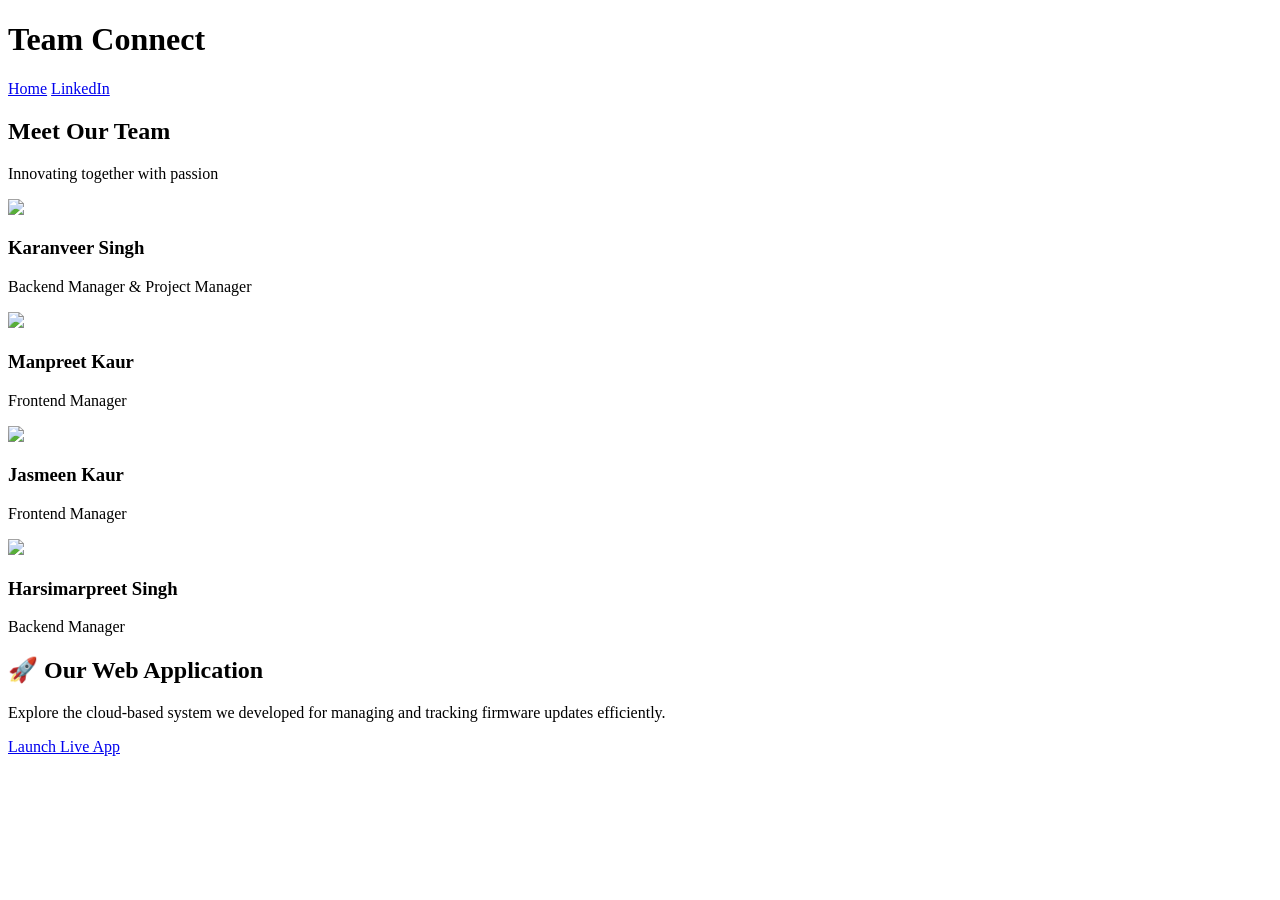
==== index.html @ 9f874aec "commit" ====
<!DOCTYPE html>
<html lang="en">
<head>
<meta charset="UTF-8">
<title>Team Connect</title>
<link rel="stylesheet" href="style.css">
</head>

<body>

<header>
<h1>Team Connect</h1>
<nav>
<a href="index.html">Home</a>
<a href="linkedin.html">LinkedIn</a>
</nav>
</header>

<section class="hero">
<h2>Meet Our Team</h2>
<p>Innovating together with passion</p>
</section>

<section class="container">
<div class="cards">

<div class="card" style="animation-delay:0.2s">
<img src="images/karanveer.jpg">
<h3>Karanveer Singh</h3>
<p class="role">Backend Manager & Project Manager</p>

</div>

<div class="card" style="animation-delay:0.4s">
<img src="images/manpreet.jpg">
<h3>Manpreet Kaur</h3>
<p class="role">Frontend Manager</p>
</div>

<div class="card" style="animation-delay:0.6s">
<img src="images/jasmeen.jpg">
<h3>Jasmeen Kaur</h3>
<p class="role">Frontend Manager</p>
</div>

<div class="card" style="animation-delay:0.8s">
<img src="images/harsimar.jpg">
<h3>Harsimarpreet Singh</h3>
<p class="role">Backend Manager</p>
</div>

</div>
</section>

<section class="app-section">
  
  <div class="app-box">
    <h2>🚀 Our Web Application</h2>
    
    <p>
      Explore the cloud-based system we developed for managing and tracking firmware updates efficiently.
    </p>

    <a href="https://main.d1nnbkgoms7e89.amplifyapp.com" target="_blank" class="app-btn">
      Launch Live App
    </a>
  </div>

</section>

</body>
</html>
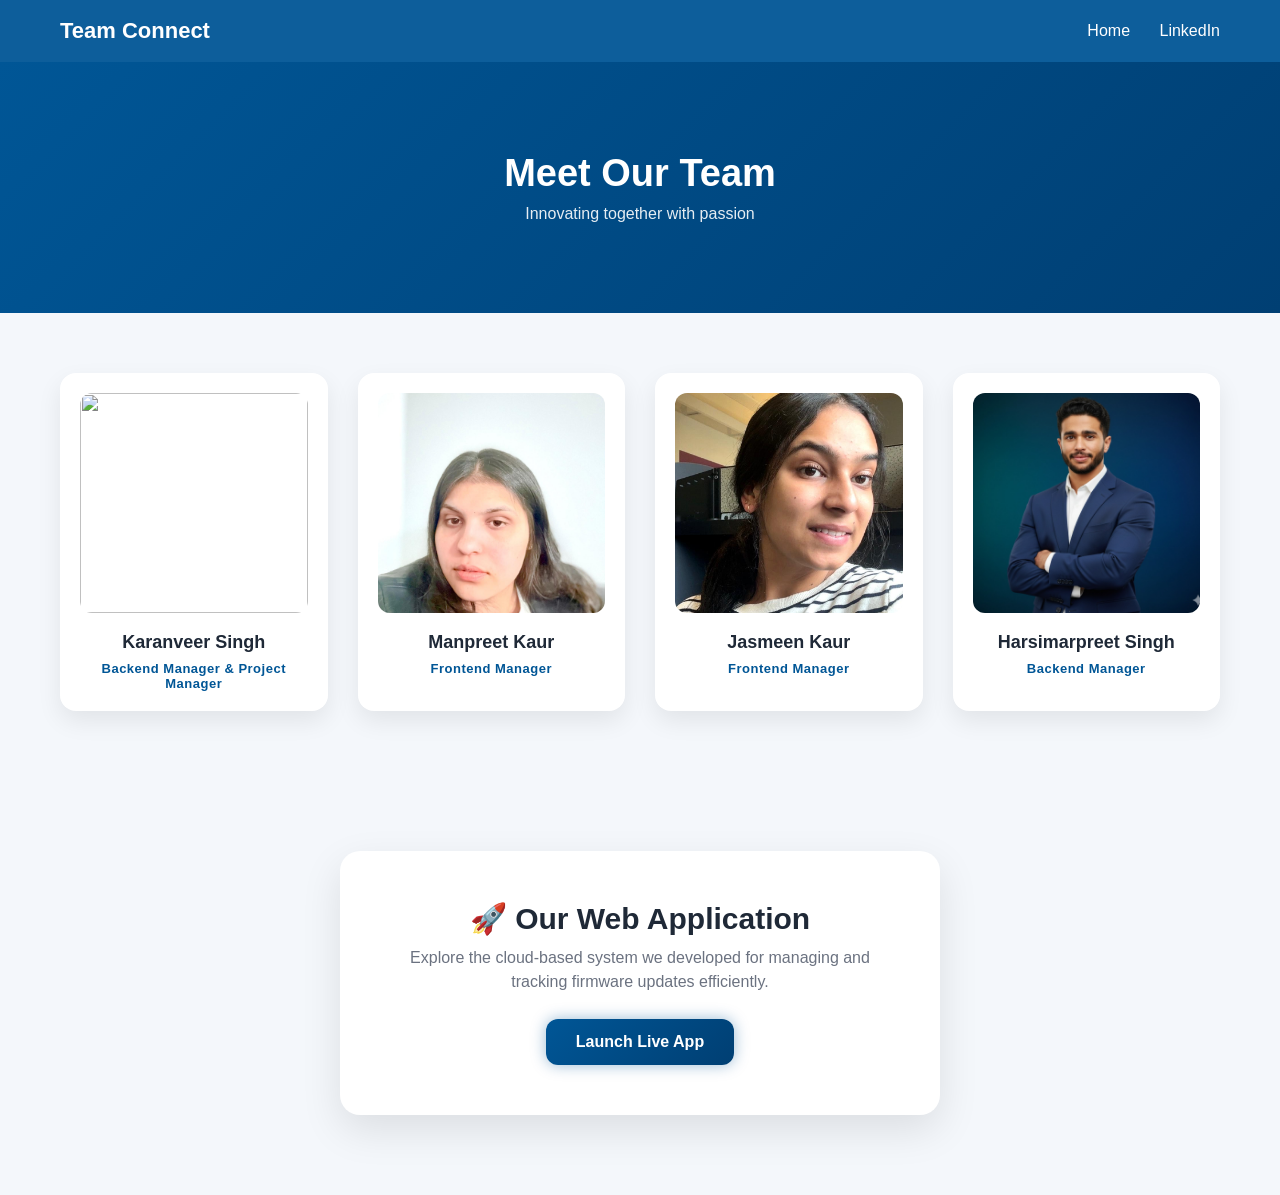
==== commit e42c019f: "commit" ====
--- a/index.html
+++ b/index.html
@@ -32,19 +32,19 @@
 </div>
 
 <div class="card" style="animation-delay:0.4s">
-<img src="images/manpreet.jpg">
+<img src="Images/manpreet.jpg">
 <h3>Manpreet Kaur</h3>
 <p class="role">Frontend Manager</p>
 </div>
 
 <div class="card" style="animation-delay:0.6s">
-<img src="images/jasmeen.jpg">
+<img src="Images/jasmeen.jpg">
 <h3>Jasmeen Kaur</h3>
 <p class="role">Frontend Manager</p>
 </div>
 
 <div class="card" style="animation-delay:0.8s">
-<img src="images/harsimar.jpg">
+<img src="Images/harsimar.jpg">
 <h3>Harsimarpreet Singh</h3>
 <p class="role">Backend Manager</p>
 </div>
--- a/style.css
+++ b/style.css
@@ -0,0 +1,243 @@
+* {
+  margin: 0;
+  padding: 0;
+  box-sizing: border-box;
+  font-family: 'Poppins', sans-serif;
+  scroll-behavior: smooth;
+}
+
+body {
+  background: #f4f7fb;
+  color: #1f2937;
+}
+
+/* ================= HEADER ================= */
+header {
+  position: sticky;
+  top: 0;
+  z-index: 1000;
+  background: rgba(0, 86, 150, 0.95);
+  backdrop-filter: blur(10px);
+  color: white;
+  padding: 18px 60px;
+  display: flex;
+  justify-content: space-between;
+  align-items: center;
+}
+
+header h1 {
+  font-size: 22px;
+  font-weight: 600;
+}
+
+nav a {
+  color: white;
+  margin-left: 25px;
+  text-decoration: none;
+  font-weight: 500;
+  position: relative;
+}
+
+/* NAV ANIMATION */
+nav a::after {
+  content: "";
+  position: absolute;
+  width: 0%;
+  height: 2px;
+  bottom: -5px;
+  left: 0;
+  background: white;
+  transition: 0.3s;
+}
+
+nav a:hover::after {
+  width: 100%;
+}
+
+/* ================= HERO ================= */
+.hero {
+  background: linear-gradient(135deg, #005696, #003f73);
+  color: white;
+  padding: 90px 20px;
+  text-align: center;
+  animation: fadeIn 1.2s ease;
+}
+
+.hero h2 {
+  font-size: 38px;
+  font-weight: 600;
+}
+
+.hero p {
+  margin-top: 10px;
+  opacity: 0.9;
+}
+
+/* ================= CONTAINER ================= */
+.container {
+  padding: 60px;
+}
+
+/* ================= GRID ================= */
+.cards,
+.links {
+  display: grid;
+  grid-template-columns: repeat(auto-fit, minmax(220px, 1fr));
+  gap: 30px;
+}
+
+/* ================= CARD ================= */
+.card,
+.link-card {
+  background: white;
+  border-radius: 16px;
+  padding: 20px;
+  text-align: center;
+  box-shadow: 0 10px 25px rgba(0,0,0,0.08);
+  transition: all 0.4s ease;
+  opacity: 0;
+  transform: translateY(40px);
+  animation: slideUp 0.8s forwards;
+}
+
+.card:hover,
+.link-card:hover {
+  transform: translateY(-10px) scale(1.02);
+  box-shadow: 0 15px 35px rgba(0,0,0,0.15);
+}
+
+/* ================= IMAGE ================= */
+.card img {
+  width: 100%;
+  height: 220px;
+  border-radius: 12px;
+  object-fit: cover;
+  transition: 0.4s;
+}
+
+.card:hover img {
+  transform: scale(1.05);
+}
+
+/* ================= NAME ================= */
+.card h3 {
+  margin-top: 15px;
+  font-size: 18px;
+  font-weight: 600;
+}
+
+/* ================= ROLE ================= */
+.role {
+  margin-top: 8px;
+  font-size: 13px;
+  color: #005696;
+  font-weight: 600;
+  letter-spacing: 0.5px;
+}
+
+/* ================= LINK BUTTON ================= */
+.link-card a {
+  display: inline-block;
+  margin-top: 12px;
+  padding: 12px 20px;
+  border-radius: 10px;
+  background: linear-gradient(135deg, #005696, #003f73);
+  color: white;
+  text-decoration: none;
+  font-weight: 500;
+  transition: 0.3s;
+}
+
+.link-card a:hover {
+  transform: scale(1.05);
+}
+
+/* ================= WEB APP SECTION ================= */
+.app-section {
+  display: flex;
+  justify-content: center;
+  align-items: center;
+  padding: 80px 20px;
+}
+
+.app-box {
+  background: white;
+  padding: 50px;
+  border-radius: 20px;
+  text-align: center;
+  max-width: 600px;
+  width: 100%;
+  box-shadow: 0 15px 40px rgba(0,0,0,0.1);
+  transition: 0.4s;
+}
+
+.app-box:hover {
+  transform: translateY(-5px);
+}
+
+.app-box h2 {
+  font-size: 30px;
+  margin-bottom: 10px;
+}
+
+.app-box p {
+  color: #6b7280;
+  margin-bottom: 25px;
+  line-height: 1.5;
+}
+
+/* PREMIUM BUTTON */
+.app-btn {
+  display: inline-block;
+  padding: 14px 30px;
+  border-radius: 12px;
+  background: linear-gradient(135deg, #005696, #003f73);
+  color: white;
+  font-size: 16px;
+  font-weight: 600;
+  text-decoration: none;
+  transition: 0.3s;
+  box-shadow: 0 0 15px rgba(0, 86, 150, 0.4);
+}
+
+.app-btn:hover {
+  transform: scale(1.08);
+  box-shadow: 0 10px 25px rgba(0,0,0,0.2);
+}
+
+/* ================= FOOTER ================= */
+footer {
+  background: #0f172a;
+  color: white;
+  text-align: center;
+  padding: 25px;
+  margin-top: 60px;
+}
+
+/* ================= ANIMATIONS ================= */
+@keyframes fadeIn {
+  from {opacity: 0;}
+  to {opacity: 1;}
+}
+
+@keyframes slideUp {
+  to {
+    opacity: 1;
+    transform: translateY(0);
+  }
+}
+
+/* ================= RESPONSIVE ================= */
+@media (max-width: 768px) {
+  header {
+    padding: 15px 20px;
+  }
+
+  .container {
+    padding: 30px;
+  }
+
+  .hero h2 {
+    font-size: 28px;
+  }
+}
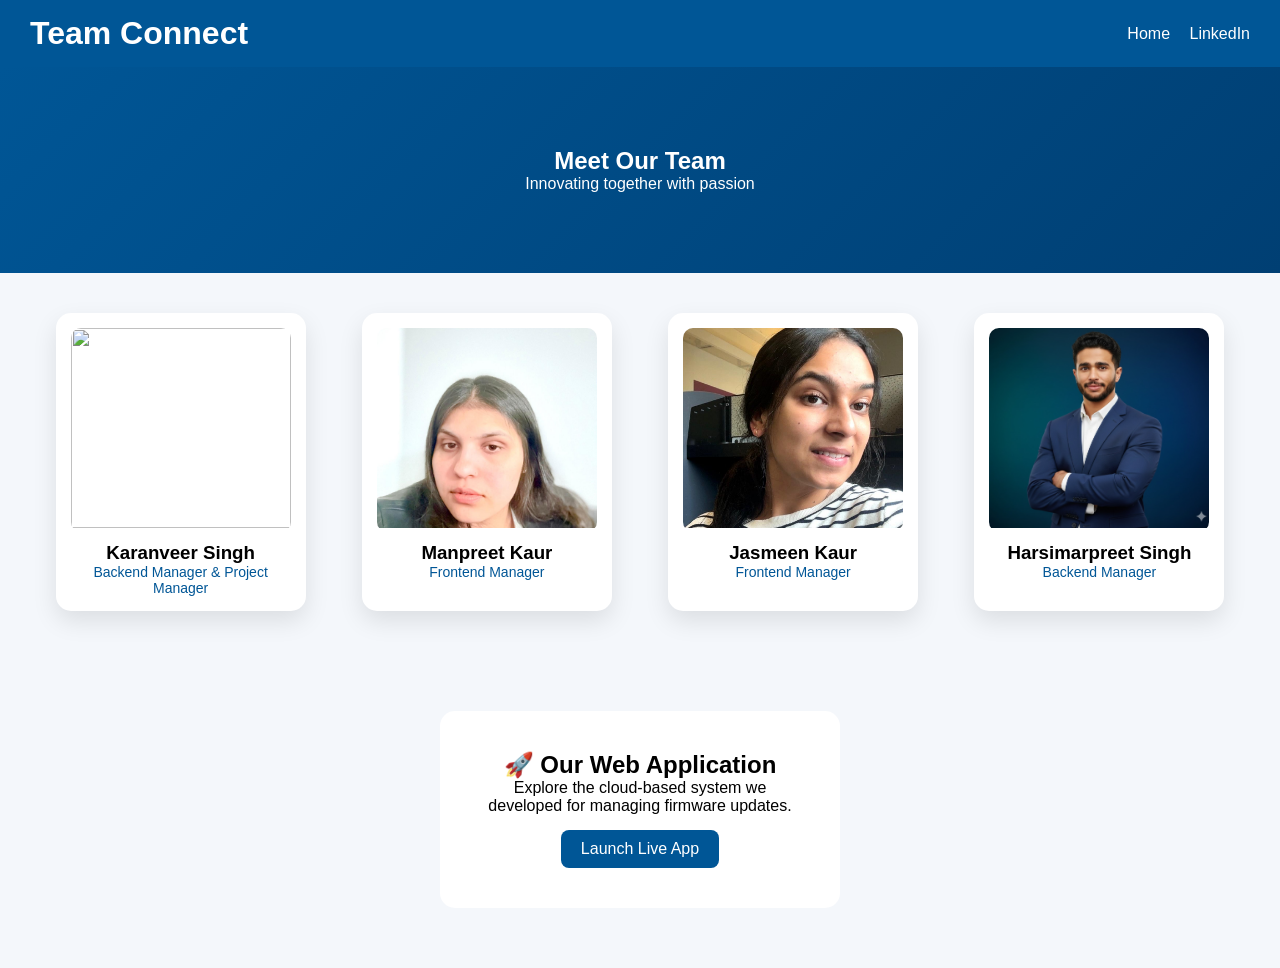
==== commit 8498361b: "commit" ====
--- a/index.html
+++ b/index.html
@@ -2,71 +2,111 @@
 <html lang="en">
 <head>
 <meta charset="UTF-8">
+<meta name="viewport" content="width=device-width, initial-scale=1.0">
 <title>Team Connect</title>
+
 <link rel="stylesheet" href="style.css">
+
 </head>
 
 <body>
 
 <header>
-<h1>Team Connect</h1>
-<nav>
-<a href="index.html">Home</a>
-<a href="linkedin.html">LinkedIn</a>
-</nav>
+  <h1>Team Connect</h1>
+  <nav>
+    <a href="index.html">Home</a>
+    <a href="linkedin.html">LinkedIn</a>
+  </nav>
 </header>
 
 <section class="hero">
-<h2>Meet Our Team</h2>
-<p>Innovating together with passion</p>
+  <h2>Meet Our Team</h2>
+  <p>Innovating together with passion</p>
 </section>
 
 <section class="container">
+
 <div class="cards">
 
-<div class="card" style="animation-delay:0.2s">
-<img src="images/karanveer.jpg">
-<h3>Karanveer Singh</h3>
-<p class="role">Backend Manager & Project Manager</p>
-
+<!-- KARANVEER -->
+<div class="card">
+  <div class="img-box">
+    <img src="Images/karanveer.jpg">
+    <div class="overlay">
+      <a href="https://www.linkedin.com/in/karanveer-singh-16408130a/" target="_blank">🔗</a>
+    </div>
+  </div>
+  <h3>Karanveer Singh</h3>
+  <p class="role">Backend Manager & Project Manager</p>
 </div>
 
-<div class="card" style="animation-delay:0.4s">
-<img src="Images/manpreet.jpg">
-<h3>Manpreet Kaur</h3>
-<p class="role">Frontend Manager</p>
+<!-- MANPREET -->
+<div class="card">
+  <div class="img-box">
+    <img src="Images/manpreet.jpg">
+    <div class="overlay">
+      <a href="https://www.linkedin.com/in/manpreet-kaur-231261320/" target="_blank">🔗</a>
+    </div>
+  </div>
+  <h3>Manpreet Kaur</h3>
+  <p class="role">Frontend Manager</p>
 </div>
 
-<div class="card" style="animation-delay:0.6s">
-<img src="Images/jasmeen.jpg">
-<h3>Jasmeen Kaur</h3>
-<p class="role">Frontend Manager</p>
+<!-- JASMEEN -->
+<div class="card">
+  <div class="img-box">
+    <img src="Images/jasmeen.jpg">
+    <div class="overlay">
+      <a href="https://www.linkedin.com/in/jasmeen-kaur-750b75339/" target="_blank">🔗</a>
+    </div>
+  </div>
+  <h3>Jasmeen Kaur</h3>
+  <p class="role">Frontend Manager</p>
 </div>
 
-<div class="card" style="animation-delay:0.8s">
-<img src="Images/harsimar.jpg">
-<h3>Harsimarpreet Singh</h3>
-<p class="role">Backend Manager</p>
+<!-- HARSIMAR -->
+<div class="card">
+  <div class="img-box">
+    <img src="Images/harsimar.jpg">
+    <div class="overlay">
+      <a href="https://www.linkedin.com/in/harsimar-sahota/" target="_blank">🔗</a>
+    </div>
+  </div>
+  <h3>Harsimarpreet Singh</h3>
+  <p class="role">Backend Manager</p>
 </div>
 
 </div>
 </section>
 
+<!-- WEB APP -->
 <section class="app-section">
-  
   <div class="app-box">
     <h2>🚀 Our Web Application</h2>
-    
-    <p>
-      Explore the cloud-based system we developed for managing and tracking firmware updates efficiently.
-    </p>
-
+    <p>Explore the cloud-based system we developed for managing firmware updates.</p>
     <a href="https://main.d1nnbkgoms7e89.amplifyapp.com" target="_blank" class="app-btn">
       Launch Live App
     </a>
   </div>
+</section>
 
-</section>
+<!-- SCROLL ANIMATION -->
+<script>
+const cards = document.querySelectorAll('.card');
+
+window.addEventListener('scroll', () => {
+  const trigger = window.innerHeight * 0.85;
+
+  cards.forEach(card => {
+    const top = card.getBoundingClientRect().top;
+
+    if (top < trigger) {
+      card.style.opacity = 1;
+      card.style.transform = "translateY(0)";
+    }
+  });
+});
+</script>
 
 </body>
 </html>
--- a/style.css
+++ b/style.css
@@ -2,242 +2,139 @@
   margin: 0;
   padding: 0;
   box-sizing: border-box;
-  font-family: 'Poppins', sans-serif;
-  scroll-behavior: smooth;
+  font-family: 'Segoe UI', sans-serif;
 }
 
 body {
   background: #f4f7fb;
-  color: #1f2937;
 }
 
-/* ================= HEADER ================= */
+/* HEADER */
 header {
-  position: sticky;
-  top: 0;
-  z-index: 1000;
-  background: rgba(0, 86, 150, 0.95);
-  backdrop-filter: blur(10px);
+  background: #005696;
   color: white;
-  padding: 18px 60px;
+  padding: 15px 30px;
   display: flex;
   justify-content: space-between;
   align-items: center;
 }
 
-header h1 {
-  font-size: 22px;
-  font-weight: 600;
+nav a {
+  color: white;
+  margin-left: 15px;
+  text-decoration: none;
 }
 
-nav a {
-  color: white;
-  margin-left: 25px;
-  text-decoration: none;
-  font-weight: 500;
-  position: relative;
-}
-
-/* NAV ANIMATION */
-nav a::after {
-  content: "";
-  position: absolute;
-  width: 0%;
-  height: 2px;
-  bottom: -5px;
-  left: 0;
-  background: white;
-  transition: 0.3s;
-}
-
-nav a:hover::after {
-  width: 100%;
-}
-
-/* ================= HERO ================= */
+/* HERO */
 .hero {
   background: linear-gradient(135deg, #005696, #003f73);
   color: white;
-  padding: 90px 20px;
   text-align: center;
-  animation: fadeIn 1.2s ease;
+  padding: 80px 20px;
 }
 
-.hero h2 {
-  font-size: 38px;
-  font-weight: 600;
+/* CONTAINER */
+.container {
+  padding: 40px;
 }
 
-.hero p {
-  margin-top: 10px;
-  opacity: 0.9;
+/* CARDS */
+.cards {
+  display: grid;
+  grid-template-columns: repeat(4, 1fr);
+  gap: 25px;
+  justify-items: center;
 }
 
-/* ================= CONTAINER ================= */
-.container {
-  padding: 60px;
-}
-
-/* ================= GRID ================= */
-.cards,
-.links {
-  display: grid;
-  grid-template-columns: repeat(auto-fit, minmax(220px, 1fr));
-  gap: 30px;
-}
-
-/* ================= CARD ================= */
-.card,
-.link-card {
+.card {
   background: white;
-  border-radius: 16px;
-  padding: 20px;
+  padding: 15px;
+  border-radius: 15px;
   text-align: center;
-  box-shadow: 0 10px 25px rgba(0,0,0,0.08);
-  transition: all 0.4s ease;
+  width: 250px;
+  box-shadow: 0 10px 25px rgba(0,0,0,0.1);
   opacity: 0;
   transform: translateY(40px);
-  animation: slideUp 0.8s forwards;
-}
-
-.card:hover,
-.link-card:hover {
-  transform: translateY(-10px) scale(1.02);
-  box-shadow: 0 15px 35px rgba(0,0,0,0.15);
-}
-
-/* ================= IMAGE ================= */
-.card img {
-  width: 100%;
-  height: 220px;
-  border-radius: 12px;
-  object-fit: cover;
   transition: 0.4s;
 }
 
-.card:hover img {
-  transform: scale(1.05);
+/* IMAGE BOX */
+.img-box {
+  position: relative;
+  overflow: hidden;
+  border-radius: 10px;
 }
 
-/* ================= NAME ================= */
-.card h3 {
-  margin-top: 15px;
-  font-size: 18px;
-  font-weight: 600;
+.img-box img {
+  width: 100%;
+  height: 200px;
+  object-fit: cover;
 }
 
-/* ================= ROLE ================= */
-.role {
-  margin-top: 8px;
-  font-size: 13px;
-  color: #005696;
-  font-weight: 600;
-  letter-spacing: 0.5px;
+/* OVERLAY */
+.overlay {
+  position: absolute;
+  width: 100%;
+  height: 100%;
+  background: rgba(0, 86, 150, 0.7);
+  display: flex;
+  justify-content: center;
+  align-items: center;
+  opacity: 0;
+  transition: 0.4s;
 }
 
-/* ================= LINK BUTTON ================= */
-.link-card a {
-  display: inline-block;
-  margin-top: 12px;
-  padding: 12px 20px;
-  border-radius: 10px;
-  background: linear-gradient(135deg, #005696, #003f73);
+.overlay a {
   color: white;
-  text-decoration: none;
-  font-weight: 500;
-  transition: 0.3s;
+  font-size: 28px;
 }
 
-.link-card a:hover {
-  transform: scale(1.05);
+.img-box:hover .overlay {
+  opacity: 1;
 }
 
-/* ================= WEB APP SECTION ================= */
+.img-box:hover img {
+  transform: scale(1.1);
+}
+
+/* TEXT */
+.card h3 {
+  margin-top: 10px;
+}
+
+.role {
+  color: #005696;
+  font-size: 14px;
+}
+
+/* WEB APP */
 .app-section {
   display: flex;
   justify-content: center;
-  align-items: center;
-  padding: 80px 20px;
+  padding: 60px 20px;
 }
 
 .app-box {
   background: white;
-  padding: 50px;
-  border-radius: 20px;
+  padding: 40px;
+  border-radius: 15px;
   text-align: center;
-  max-width: 600px;
-  width: 100%;
-  box-shadow: 0 15px 40px rgba(0,0,0,0.1);
-  transition: 0.4s;
+  width: 400px;
 }
 
-.app-box:hover {
-  transform: translateY(-5px);
+.app-btn {
+  display: inline-block;
+  margin-top: 15px;
+  padding: 10px 20px;
+  background: #005696;
+  color: white;
+  border-radius: 8px;
+  text-decoration: none;
 }
 
-.app-box h2 {
-  font-size: 30px;
-  margin-bottom: 10px;
-}
-
-.app-box p {
-  color: #6b7280;
-  margin-bottom: 25px;
-  line-height: 1.5;
-}
-
-/* PREMIUM BUTTON */
-.app-btn {
-  display: inline-block;
-  padding: 14px 30px;
-  border-radius: 12px;
-  background: linear-gradient(135deg, #005696, #003f73);
-  color: white;
-  font-size: 16px;
-  font-weight: 600;
-  text-decoration: none;
-  transition: 0.3s;
-  box-shadow: 0 0 15px rgba(0, 86, 150, 0.4);
-}
-
-.app-btn:hover {
-  transform: scale(1.08);
-  box-shadow: 0 10px 25px rgba(0,0,0,0.2);
-}
-
-/* ================= FOOTER ================= */
-footer {
-  background: #0f172a;
-  color: white;
-  text-align: center;
-  padding: 25px;
-  margin-top: 60px;
-}
-
-/* ================= ANIMATIONS ================= */
-@keyframes fadeIn {
-  from {opacity: 0;}
-  to {opacity: 1;}
-}
-
-@keyframes slideUp {
-  to {
-    opacity: 1;
-    transform: translateY(0);
-  }
-}
-
-/* ================= RESPONSIVE ================= */
+/* MOBILE */
 @media (max-width: 768px) {
-  header {
-    padding: 15px 20px;
-  }
-
-  .container {
-    padding: 30px;
-  }
-
-  .hero h2 {
-    font-size: 28px;
+  .cards {
+    grid-template-columns: 1fr;
   }
 }
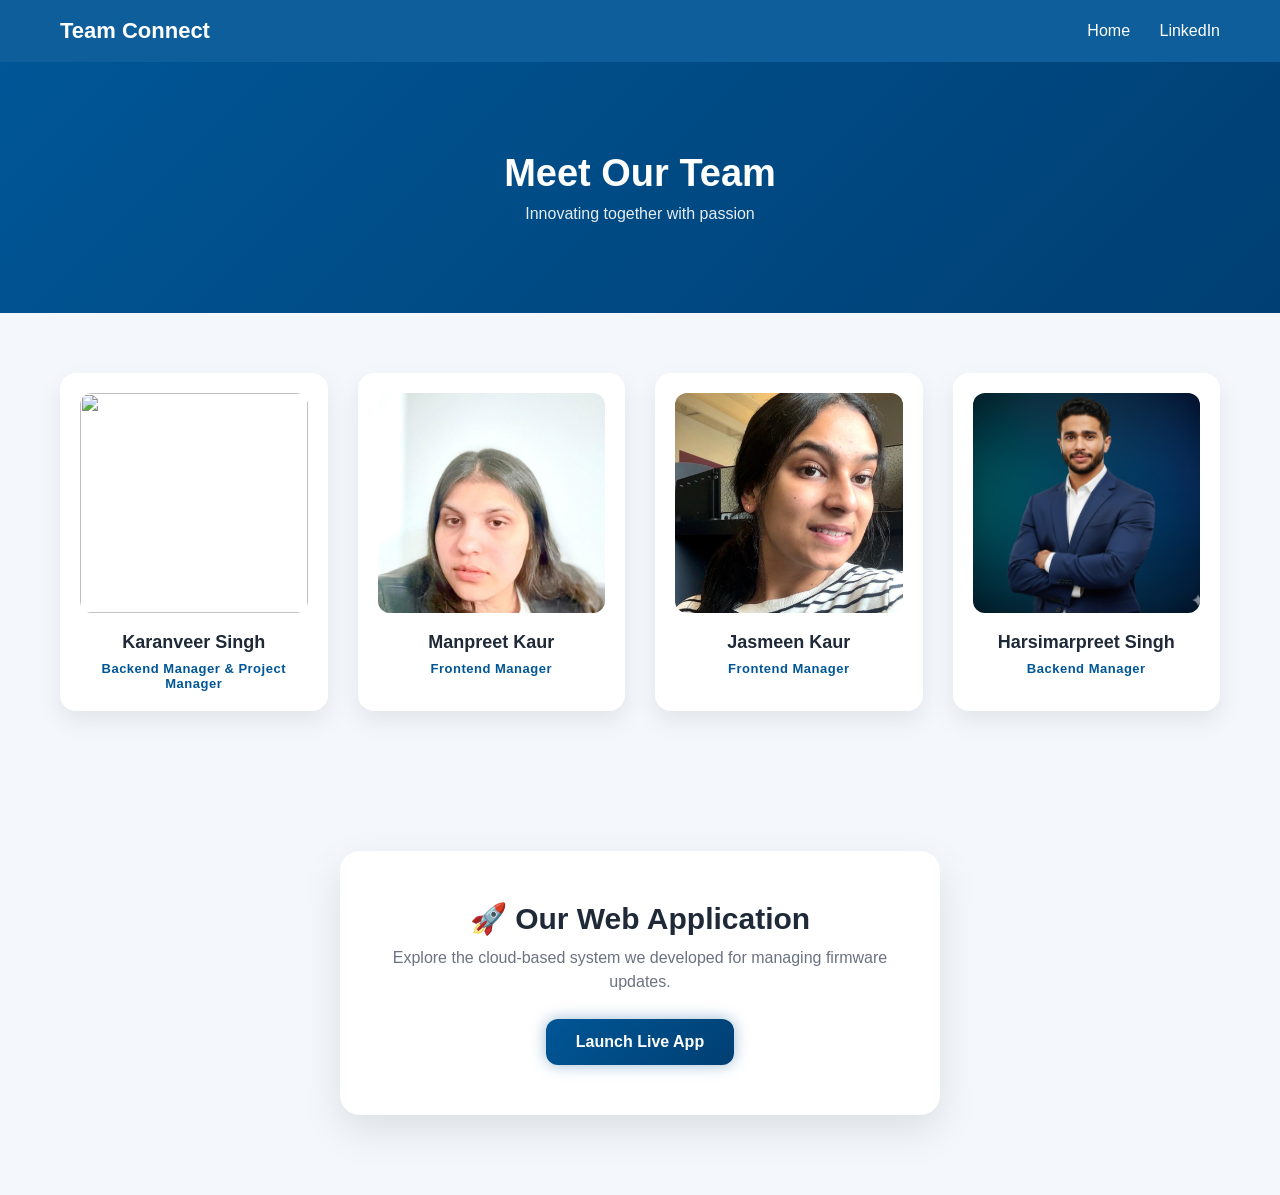
==== commit b5a1790a: "commit" ====
--- a/index.html
+++ b/index.html
@@ -33,7 +33,7 @@
   <div class="img-box">
     <img src="Images/karanveer.jpg">
     <div class="overlay">
-      <a href="https://www.linkedin.com/in/karanveer-singh-16408130a/" target="_blank">🔗</a>
+      
     </div>
   </div>
   <h3>Karanveer Singh</h3>
@@ -45,7 +45,7 @@
   <div class="img-box">
     <img src="Images/manpreet.jpg">
     <div class="overlay">
-      <a href="https://www.linkedin.com/in/manpreet-kaur-231261320/" target="_blank">🔗</a>
+     
     </div>
   </div>
   <h3>Manpreet Kaur</h3>
@@ -57,7 +57,7 @@
   <div class="img-box">
     <img src="Images/jasmeen.jpg">
     <div class="overlay">
-      <a href="https://www.linkedin.com/in/jasmeen-kaur-750b75339/" target="_blank">🔗</a>
+      
     </div>
   </div>
   <h3>Jasmeen Kaur</h3>
@@ -69,7 +69,7 @@
   <div class="img-box">
     <img src="Images/harsimar.jpg">
     <div class="overlay">
-      <a href="https://www.linkedin.com/in/harsimar-sahota/" target="_blank">🔗</a>
+      
     </div>
   </div>
   <h3>Harsimarpreet Singh</h3>
--- a/style.css
+++ b/style.css
@@ -2,139 +2,364 @@
   margin: 0;
   padding: 0;
   box-sizing: border-box;
-  font-family: 'Segoe UI', sans-serif;
+  font-family: 'Poppins', sans-serif;
+  scroll-behavior: smooth;
 }
 
 body {
   background: #f4f7fb;
-}
-
-/* HEADER */
+  color: #1f2937;
+}
+
+/* ================= HEADER ================= */
 header {
-  background: #005696;
-  color: white;
-  padding: 15px 30px;
+  position: sticky;
+  top: 0;
+  z-index: 1000;
+  background: rgba(0, 86, 150, 0.95);
+  backdrop-filter: blur(10px);
+  color: white;
+  padding: 18px 60px;
   display: flex;
   justify-content: space-between;
   align-items: center;
 }
 
+header h1 {
+  font-size: 22px;
+  font-weight: 600;
+}
+
 nav a {
   color: white;
-  margin-left: 15px;
+  margin-left: 25px;
   text-decoration: none;
-}
-
-/* HERO */
+  font-weight: 500;
+  position: relative;
+}
+
+/* NAV ANIMATION */
+nav a::after {
+  content: "";
+  position: absolute;
+  width: 0%;
+  height: 2px;
+  bottom: -5px;
+  left: 0;
+  background: white;
+  transition: 0.3s;
+}
+
+nav a:hover::after {
+  width: 100%;
+}
+
+/* ================= HERO ================= */
 .hero {
   background: linear-gradient(135deg, #005696, #003f73);
   color: white;
-  text-align: center;
-  padding: 80px 20px;
-}
-
-/* CONTAINER */
+  padding: 90px 20px;
+  text-align: center;
+  animation: fadeIn 1.2s ease;
+}
+
+.hero h2 {
+  font-size: 38px;
+  font-weight: 600;
+}
+
+.hero p {
+  margin-top: 10px;
+  opacity: 0.9;
+}
+
+/* ================= CONTAINER ================= */
 .container {
-  padding: 40px;
-}
-
-/* CARDS */
-.cards {
+  padding: 60px;
+}
+
+/* ================= GRID ================= */
+.cards,
+.links {
   display: grid;
-  grid-template-columns: repeat(4, 1fr);
-  gap: 25px;
-  justify-items: center;
-}
-
-.card {
+  grid-template-columns: repeat(auto-fit, minmax(220px, 1fr));
+  gap: 30px;
+}
+
+/* ================= CARD ================= */
+.card,
+.link-card {
   background: white;
-  padding: 15px;
-  border-radius: 15px;
-  text-align: center;
-  width: 250px;
-  box-shadow: 0 10px 25px rgba(0,0,0,0.1);
+  border-radius: 16px;
+  padding: 20px;
+  text-align: center;
+  box-shadow: 0 10px 25px rgba(0,0,0,0.08);
+  transition: all 0.4s ease;
   opacity: 0;
   transform: translateY(40px);
+  animation: slideUp 0.8s forwards;
+}
+
+.card:hover,
+.link-card:hover {
+  transform: translateY(-10px) scale(1.02);
+  box-shadow: 0 15px 35px rgba(0,0,0,0.15);
+}
+
+/* ================= IMAGE ================= */
+.card img {
+  width: 100%;
+  height: 220px;
+  border-radius: 12px;
+  object-fit: cover;
   transition: 0.4s;
 }
 
-/* IMAGE BOX */
-.img-box {
-  position: relative;
-  overflow: hidden;
+.card:hover img {
+  transform: scale(1.05);
+}
+
+/* ================= NAME ================= */
+.card h3 {
+  margin-top: 15px;
+  font-size: 18px;
+  font-weight: 600;
+}
+
+/* ================= ROLE ================= */
+.role {
+  margin-top: 8px;
+  font-size: 13px;
+  color: #005696;
+  font-weight: 600;
+  letter-spacing: 0.5px;
+}
+
+/* ================= LINK BUTTON ================= */
+.link-card a {
+  display: inline-block;
+  margin-top: 12px;
+  padding: 12px 20px;
   border-radius: 10px;
-}
-
-.img-box img {
-  width: 100%;
-  height: 200px;
-  object-fit: cover;
-}
-
-/* OVERLAY */
-.overlay {
-  position: absolute;
-  width: 100%;
-  height: 100%;
-  background: rgba(0, 86, 150, 0.7);
+  background: linear-gradient(135deg, #005696, #003f73);
+  color: white;
+  text-decoration: none;
+  font-weight: 500;
+  transition: 0.3s;
+}
+
+.link-card a:hover {
+  transform: scale(1.05);
+}
+
+/* ================= WEB APP SECTION ================= */
+.app-section {
   display: flex;
   justify-content: center;
   align-items: center;
-  opacity: 0;
+  padding: 80px 20px;
+}
+
+.app-box {
+  background: white;
+  padding: 50px;
+  border-radius: 20px;
+  text-align: center;
+  max-width: 600px;
+  width: 100%;
+  box-shadow: 0 15px 40px rgba(0,0,0,0.1);
   transition: 0.4s;
 }
 
-.overlay a {
-  color: white;
-  font-size: 28px;
-}
-
-.img-box:hover .overlay {
-  opacity: 1;
-}
-
-.img-box:hover img {
-  transform: scale(1.1);
-}
-
-/* TEXT */
-.card h3 {
-  margin-top: 10px;
-}
-
-.role {
-  color: #005696;
-  font-size: 14px;
-}
-
-/* WEB APP */
-.app-section {
+.app-box:hover {
+  transform: translateY(-5px);
+}
+
+.app-box h2 {
+  font-size: 30px;
+  margin-bottom: 10px;
+}
+
+.app-box p {
+  color: #6b7280;
+  margin-bottom: 25px;
+  line-height: 1.5;
+}
+
+/* PREMIUM BUTTON */
+.app-btn {
+  display: inline-block;
+  padding: 14px 30px;
+  border-radius: 12px;
+  background: linear-gradient(135deg, #005696, #003f73);
+  color: white;
+  font-size: 16px;
+  font-weight: 600;
+  text-decoration: none;
+  transition: 0.3s;
+  box-shadow: 0 0 15px rgba(0, 86, 150, 0.4);
+}
+
+.app-btn:hover {
+  transform: scale(1.08);
+  box-shadow: 0 10px 25px rgba(0,0,0,0.2);
+}
+
+/* ================= FOOTER ================= */
+footer {
+  background: #0f172a;
+  color: white;
+  text-align: center;
+  padding: 25px;
+  margin-top: 60px;
+}
+
+/* ================= ANIMATIONS ================= */
+@keyframes fadeIn {
+  from {opacity: 0;}
+  to {opacity: 1;}
+}
+
+@keyframes slideUp {
+  to {
+    opacity: 1;
+    transform: translateY(0);
+  }
+}
+
+/* ================= RESPONSIVE ================= */
+@media (max-width: 768px) {
+  header {
+    padding: 15px 20px;
+  }
+
+  .container {
+    padding: 30px;
+  }
+
+  .hero h2 {
+    font-size: 28px;
+  }
+}
+/* ================= MOBILE RESPONSIVE (FINAL FIX) ================= */
+@media (max-width: 768px) {
+
+  /* HEADER */
+  header {
+    padding: 12px 16px;
+    flex-direction: column;
+    align-items: flex-start;
+  }
+
+  nav {
+    margin-top: 10px;
+  }
+
+  nav a {
+    margin-left: 0;
+    margin-right: 15px;
+    font-size: 14px;
+  }
+
+  header h1 {
+    font-size: 18px;
+  }
+
+  /* HERO */
+  .hero {
+    padding: 60px 15px;
+  }
+
+  .hero h2 {
+    font-size: 26px;
+  }
+
+  .hero p {
+    font-size: 14px;
+  }
+
+  /* CONTAINER */
+  .container {
+    padding: 20px;
+  }
+
+  /* GRID → STACK CARDS */
+  .cards,
+  .links {
+    grid-template-columns: 1fr;
+    gap: 20px;
+  }
+
+  /* CARD */
+  .card,
+  .link-card {
+    width: 100%;
+  }
+
+  /* IMAGE */
+  .card img {
+    height: 200px;
+  }
+
+  /* APP SECTION */
+  .app-section {
+    padding: 40px 15px;
+  }
+
+  .app-box {
+    padding: 25px;
+  }
+
+  .app-box h2 {
+    font-size: 22px;
+  }
+
+  .app-box p {
+    font-size: 14px;
+  }
+
+  .app-btn {
+    width: 100%;
+    text-align: center;
+  }
+
+  /* FOOTER */
+  footer {
+    font-size: 14px;
+    padding: 20px;
+  }
+}
+/* LINKEDIN PAGE FIX */
+.links-container {
   display: flex;
   justify-content: center;
-  padding: 60px 20px;
-}
-
-.app-box {
+  padding: 50px 20px;
+}
+
+.link-box {
   background: white;
-  padding: 40px;
+  padding: 30px 40px;
   border-radius: 15px;
-  text-align: center;
-  width: 400px;
-}
-
-.app-btn {
-  display: inline-block;
-  margin-top: 15px;
-  padding: 10px 20px;
-  background: #005696;
-  color: white;
-  border-radius: 8px;
+  width: 100%;
+  max-width: 500px;
+  box-shadow: 0 10px 25px rgba(0,0,0,0.08);
+}
+
+.member {
+  margin-bottom: 20px;
+  text-align: center;
+}
+
+.member h3 {
+  margin-bottom: 5px;
+}
+
+.member a {
+  color: #005696;
   text-decoration: none;
-}
-
-/* MOBILE */
-@media (max-width: 768px) {
-  .cards {
-    grid-template-columns: 1fr;
-  }
+  font-weight: 500;
+}
+
+.member a:hover {
+  text-decoration: underline;
 }
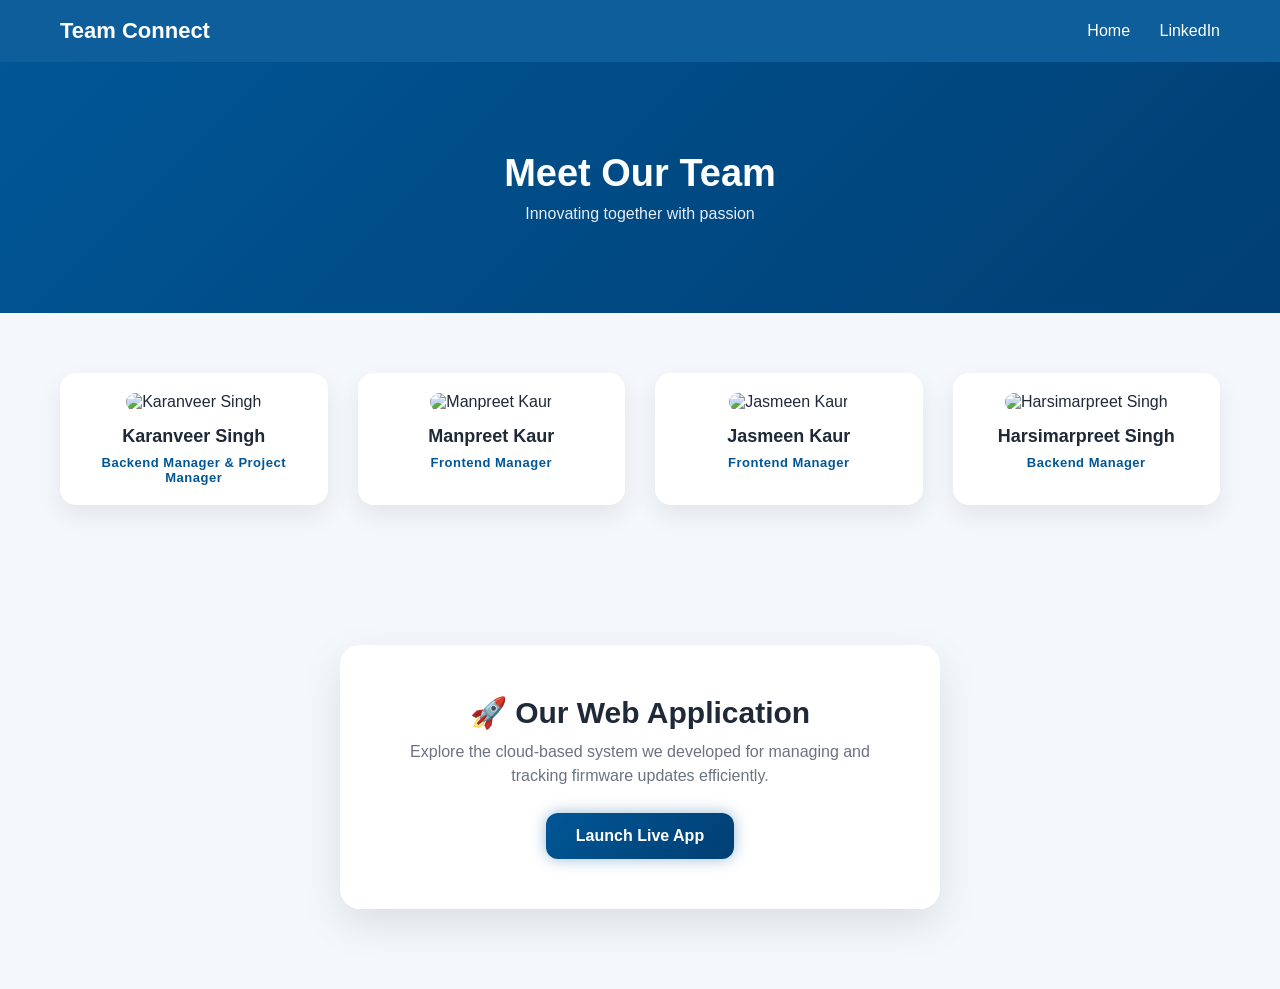
==== commit 600e6a8d: "Refactor index.html for image paths and content Updated images and improved text for the web applica" ====
--- a/index.html
+++ b/index.html
@@ -2,111 +2,78 @@
 <html lang="en">
 <head>
 <meta charset="UTF-8">
-<meta name="viewport" content="width=device-width, initial-scale=1.0">
 <title>Team Connect</title>
-
 <link rel="stylesheet" href="style.css">
-
 </head>
 
 <body>
 
 <header>
-  <h1>Team Connect</h1>
-  <nav>
-    <a href="index.html">Home</a>
-    <a href="linkedin.html">LinkedIn</a>
-  </nav>
+<h1>Team Connect</h1>
+<nav>
+<a href="index.html">Home</a>
+<a href="linkedin.html">LinkedIn</a>
+</nav>
 </header>
 
 <section class="hero">
-  <h2>Meet Our Team</h2>
-  <p>Innovating together with passion</p>
+<h2>Meet Our Team</h2>
+<p>Innovating together with passion</p>
 </section>
 
 <section class="container">
-
 <div class="cards">
 
-<!-- KARANVEER -->
 <div class="card">
-  <div class="img-box">
-    <img src="Images/karanveer.jpg">
-    <div class="overlay">
-      
-    </div>
-  </div>
-  <h3>Karanveer Singh</h3>
-  <p class="role">Backend Manager & Project Manager</p>
+<div class="img-box">
+<img src="./images/KaranveerSingh.png" alt="Karanveer Singh">
+</div>
+<h3>Karanveer Singh</h3>
+<p class="role">Backend Manager & Project Manager</p>
 </div>
 
-<!-- MANPREET -->
 <div class="card">
-  <div class="img-box">
-    <img src="Images/manpreet.jpg">
-    <div class="overlay">
-     
-    </div>
-  </div>
-  <h3>Manpreet Kaur</h3>
-  <p class="role">Frontend Manager</p>
+<div class="img-box">
+<img src="./images/Mann.jpeg" alt="Manpreet Kaur">
+</div>
+<h3>Manpreet Kaur</h3>
+<p class="role">Frontend Manager</p>
 </div>
 
-<!-- JASMEEN -->
 <div class="card">
-  <div class="img-box">
-    <img src="Images/jasmeen.jpg">
-    <div class="overlay">
-      
-    </div>
-  </div>
-  <h3>Jasmeen Kaur</h3>
-  <p class="role">Frontend Manager</p>
+<div class="img-box">
+<img src="./images/jasmeen.jpg" alt="Jasmeen Kaur">
+</div>
+<h3>Jasmeen Kaur</h3>
+<p class="role">Frontend Manager</p>
 </div>
 
-<!-- HARSIMAR -->
 <div class="card">
-  <div class="img-box">
-    <img src="Images/harsimar.jpg">
-    <div class="overlay">
-      
-    </div>
-  </div>
-  <h3>Harsimarpreet Singh</h3>
-  <p class="role">Backend Manager</p>
+<div class="img-box">
+<img src="./images/harsimar.jpg" alt="Harsimarpreet Singh">
+</div>
+<h3>Harsimarpreet Singh</h3>
+<p class="role">Backend Manager</p>
 </div>
 
 </div>
 </section>
 
-<!-- WEB APP -->
 <section class="app-section">
+  
   <div class="app-box">
     <h2>🚀 Our Web Application</h2>
-    <p>Explore the cloud-based system we developed for managing firmware updates.</p>
+    
+    <p>
+      Explore the cloud-based system we developed for managing and tracking firmware updates efficiently.
+    </p>
+
     <a href="https://main.d1nnbkgoms7e89.amplifyapp.com" target="_blank" class="app-btn">
       Launch Live App
     </a>
   </div>
+
 </section>
 
-<!-- SCROLL ANIMATION -->
-<script>
-const cards = document.querySelectorAll('.card');
-
-window.addEventListener('scroll', () => {
-  const trigger = window.innerHeight * 0.85;
-
-  cards.forEach(card => {
-    const top = card.getBoundingClientRect().top;
-
-    if (top < trigger) {
-      card.style.opacity = 1;
-      card.style.transform = "translateY(0)";
-    }
-  });
-});
-</script>
-
 </body>
-</html>+</html>
--- a/style.css
+++ b/style.css
@@ -355,11 +355,90 @@
 }
 
 .member a {
-  color: #005696;
+  display: inline-block;
+  margin-top: 8px;
+  padding: 10px 18px;
+  border-radius: 8px;
+  background: #0077b5; /* LinkedIn blue */
+  color: #ffffff;
+  font-weight: 600;
   text-decoration: none;
-  font-weight: 500;
+  transition: 0.3s;
 }
 
 .member a:hover {
-  text-decoration: underline;
+  background: #005582;
+  transform: scale(1.05);
+}
+/* ================= LINKEDIN PREMIUM STYLE ================= */
+
+.links-container {
+  display: flex;
+  justify-content: center;
+  padding: 60px 20px;
+}
+
+/* MAIN BOX */
+.link-box {
+  background: white;
+  padding: 40px;
+  border-radius: 18px;
+  width: 100%;
+  max-width: 520px;
+  box-shadow: 0 15px 35px rgba(0,0,0,0.08);
+  transition: 0.3s;
+}
+
+/* EACH MEMBER */
+.member {
+  padding: 15px 10px;
+  text-align: center;
+  border-bottom: 1px solid rgba(0,0,0,0.08);
+  transition: 0.3s;
+}
+
+.member:last-child {
+  border-bottom: none;
+}
+
+/* HOVER EFFECT */
+.member:hover {
+  background: #f8fbff;
+  transform: scale(1.02);
+  border-radius: 10px;
+}
+
+/* NAME */
+.member h3 {
+  font-size: 18px;
+  font-weight: 600;
+  margin-bottom: 6px;
+}
+
+/* LINK BUTTON */
+
+/* BUTTON HOVER */
+.member a:hover {
+  transform: scale(1.08);
+  box-shadow: 0 5px 15px rgba(0,0,0,0.2);
+}
+
+/* SMALL ANIMATION */
+.member {
+  opacity: 0;
+  transform: translateY(20px);
+  animation: fadeUp 0.6s forwards;
+}
+
+.member:nth-child(1) { animation-delay: 0.1s; }
+.member:nth-child(2) { animation-delay: 0.2s; }
+.member:nth-child(3) { animation-delay: 0.3s; }
+.member:nth-child(4) { animation-delay: 0.4s; }
+
+/* KEYFRAME */
+@keyframes fadeUp {
+  to {
+    opacity: 1;
+    transform: translateY(0);
+  }
 }
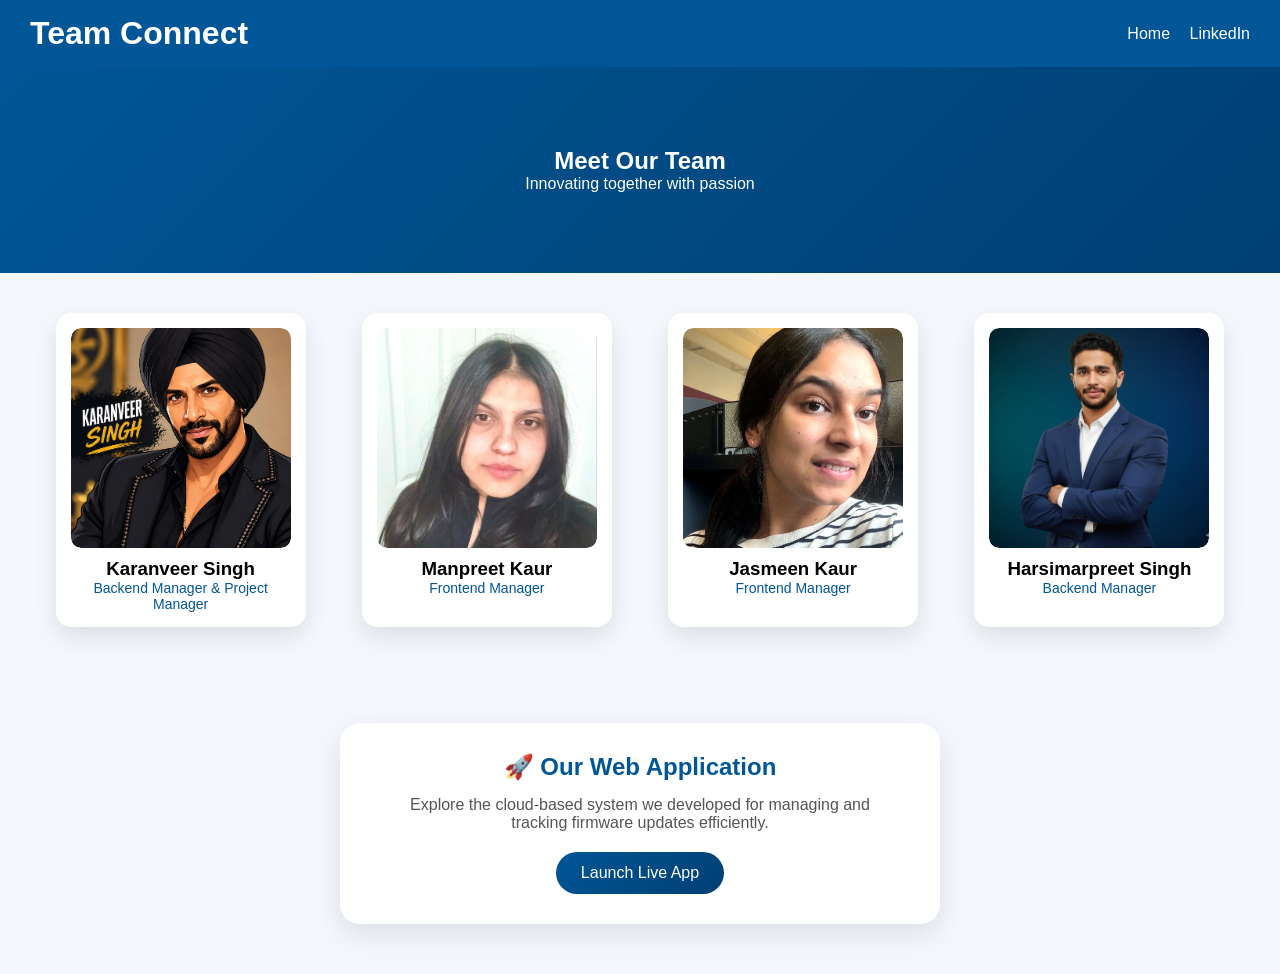
==== commit 1674ce60: "Fix image paths to use consistent casing" ====
--- a/index.html
+++ b/index.html
@@ -26,7 +26,7 @@
 
 <div class="card">
 <div class="img-box">
-<img src="./images/KaranveerSingh.png" alt="Karanveer Singh">
+<img src="./Images/KaranveerSingh.png" alt="Karanveer Singh">
 </div>
 <h3>Karanveer Singh</h3>
 <p class="role">Backend Manager & Project Manager</p>
@@ -34,7 +34,7 @@
 
 <div class="card">
 <div class="img-box">
-<img src="./images/Mann.jpeg" alt="Manpreet Kaur">
+<img src="./Images/Mann.jpeg" alt="Manpreet Kaur">
 </div>
 <h3>Manpreet Kaur</h3>
 <p class="role">Frontend Manager</p>
@@ -42,7 +42,7 @@
 
 <div class="card">
 <div class="img-box">
-<img src="./images/jasmeen.jpg" alt="Jasmeen Kaur">
+<img src="./Images/jasmeen.jpg" alt="Jasmeen Kaur">
 </div>
 <h3>Jasmeen Kaur</h3>
 <p class="role">Frontend Manager</p>
@@ -50,7 +50,7 @@
 
 <div class="card">
 <div class="img-box">
-<img src="./images/harsimar.jpg" alt="Harsimarpreet Singh">
+<img src="./Images/harsimar.jpg" alt="Harsimarpreet Singh">
 </div>
 <h3>Harsimarpreet Singh</h3>
 <p class="role">Backend Manager</p>
--- a/style.css
+++ b/style.css
@@ -2,443 +2,203 @@
   margin: 0;
   padding: 0;
   box-sizing: border-box;
-  font-family: 'Poppins', sans-serif;
-  scroll-behavior: smooth;
+  font-family: 'Segoe UI', sans-serif;
 }
 
 body {
   background: #f4f7fb;
-  color: #1f2937;
-}
-
-/* ================= HEADER ================= */
+}
+
+/* HEADER */
 header {
-  position: sticky;
-  top: 0;
-  z-index: 1000;
-  background: rgba(0, 86, 150, 0.95);
-  backdrop-filter: blur(10px);
-  color: white;
-  padding: 18px 60px;
+  background: #005696;
+  color: white;
+  padding: 15px 30px;
   display: flex;
   justify-content: space-between;
   align-items: center;
 }
 
-header h1 {
-  font-size: 22px;
-  font-weight: 600;
-}
-
 nav a {
   color: white;
-  margin-left: 25px;
+  margin-left: 15px;
   text-decoration: none;
-  font-weight: 500;
-  position: relative;
-}
-
-/* NAV ANIMATION */
-nav a::after {
-  content: "";
-  position: absolute;
-  width: 0%;
-  height: 2px;
-  bottom: -5px;
-  left: 0;
-  background: white;
-  transition: 0.3s;
-}
-
-nav a:hover::after {
-  width: 100%;
-}
-
-/* ================= HERO ================= */
+}
+
+/* HERO */
 .hero {
   background: linear-gradient(135deg, #005696, #003f73);
   color: white;
-  padding: 90px 20px;
   text-align: center;
-  animation: fadeIn 1.2s ease;
-}
-
-.hero h2 {
-  font-size: 38px;
-  font-weight: 600;
-}
-
-.hero p {
-  margin-top: 10px;
-  opacity: 0.9;
-}
-
-/* ================= CONTAINER ================= */
+  padding: 80px 20px;
+}
+
+/* CONTAINER */
 .container {
-  padding: 60px;
-}
-
-/* ================= GRID ================= */
-.cards,
-.links {
+  padding: 40px;
+  min-height: 400px;
+}
+
+/* CARDS */
+.cards {
   display: grid;
-  grid-template-columns: repeat(auto-fit, minmax(220px, 1fr));
-  gap: 30px;
-}
-
-/* ================= CARD ================= */
-.card,
-.link-card {
+  grid-template-columns: repeat(auto-fit, minmax(250px, 1fr));
+  gap: 25px;
+  justify-items: center;
+}
+
+/* CARD */
+.card {
   background: white;
-  border-radius: 16px;
-  padding: 20px;
+  padding: 15px;
+  border-radius: 15px;
   text-align: center;
-  box-shadow: 0 10px 25px rgba(0,0,0,0.08);
-  transition: all 0.4s ease;
-  opacity: 0;
-  transform: translateY(40px);
-  animation: slideUp 0.8s forwards;
-}
-
-.card:hover,
-.link-card:hover {
-  transform: translateY(-10px) scale(1.02);
-  box-shadow: 0 15px 35px rgba(0,0,0,0.15);
-}
-
-/* ================= IMAGE ================= */
-.card img {
+  width: 250px;
+  box-shadow: 0 10px 25px rgba(0,0,0,0.1);
+  opacity: 1;
+  transform: translateY(0);
+  transition: 0.4s;
+}
+
+/* IMAGE FIX */
+.img-box {
   width: 100%;
   height: 220px;
-  border-radius: 12px;
+  overflow: hidden;
+  border-radius: 10px;
+}
+
+.img-box img {
+  width: 100%;
+  height: 100%;
   object-fit: cover;
-  transition: 0.4s;
-}
-
-.card:hover img {
-  transform: scale(1.05);
-}
-
-/* ================= NAME ================= */
+  object-position: center;
+  border-radius: 10px;
+}
+
+/* TEXT */
 .card h3 {
-  margin-top: 15px;
-  font-size: 18px;
-  font-weight: 600;
-}
-
-/* ================= ROLE ================= */
+  margin-top: 10px;
+}
+
 .role {
-  margin-top: 8px;
-  font-size: 13px;
   color: #005696;
-  font-weight: 600;
-  letter-spacing: 0.5px;
-}
-
-/* ================= LINK BUTTON ================= */
-.link-card a {
+  font-size: 14px;
+}
+
+/* APP SECTION (NEW STYLING) */
+.app-section {
+  display: flex;
+  justify-content: center;
+  padding: 50px 20px;
+}
+
+.app-box {
+  background: white;
+  padding: 30px 40px;
+  border-radius: 20px;
+  text-align: center;
+  max-width: 600px;
+  box-shadow: 0 10px 30px rgba(0,0,0,0.1);
+  transition: 0.3s;
+}
+
+.app-box:hover {
+  transform: translateY(-5px);
+  box-shadow: 0 20px 40px rgba(0,0,0,0.15);
+}
+
+.app-box h2 {
+  margin-bottom: 15px;
+  color: #005696;
+}
+
+.app-box p {
+  margin-bottom: 20px;
+  color: #555;
+}
+
+/* BUTTON */
+.app-btn {
   display: inline-block;
-  margin-top: 12px;
-  padding: 12px 20px;
-  border-radius: 10px;
+  padding: 12px 25px;
   background: linear-gradient(135deg, #005696, #003f73);
   color: white;
+  border-radius: 25px;
   text-decoration: none;
   font-weight: 500;
   transition: 0.3s;
 }
 
-.link-card a:hover {
+.app-btn:hover {
+  background: linear-gradient(135deg, #003f73, #002a4d);
   transform: scale(1.05);
 }
 
-/* ================= WEB APP SECTION ================= */
-.app-section {
-  display: flex;
-  justify-content: center;
-  align-items: center;
-  padding: 80px 20px;
-}
-
-.app-box {
-  background: white;
-  padding: 50px;
-  border-radius: 20px;
-  text-align: center;
-  max-width: 600px;
-  width: 100%;
-  box-shadow: 0 15px 40px rgba(0,0,0,0.1);
-  transition: 0.4s;
-}
-
-.app-box:hover {
-  transform: translateY(-5px);
-}
-
-.app-box h2 {
-  font-size: 30px;
-  margin-bottom: 10px;
-}
-
-.app-box p {
-  color: #6b7280;
-  margin-bottom: 25px;
-  line-height: 1.5;
-}
-
-/* PREMIUM BUTTON */
-.app-btn {
-  display: inline-block;
-  padding: 14px 30px;
-  border-radius: 12px;
-  background: linear-gradient(135deg, #005696, #003f73);
-  color: white;
-  font-size: 16px;
-  font-weight: 600;
-  text-decoration: none;
-  transition: 0.3s;
-  box-shadow: 0 0 15px rgba(0, 86, 150, 0.4);
-}
-
-.app-btn:hover {
-  transform: scale(1.08);
-  box-shadow: 0 10px 25px rgba(0,0,0,0.2);
-}
-
-/* ================= FOOTER ================= */
+/* FOOTER */
 footer {
-  background: #0f172a;
-  color: white;
-  text-align: center;
-  padding: 25px;
-  margin-top: 60px;
-}
-
-/* ================= ANIMATIONS ================= */
-@keyframes fadeIn {
-  from {opacity: 0;}
-  to {opacity: 1;}
-}
-
-@keyframes slideUp {
-  to {
-    opacity: 1;
-    transform: translateY(0);
-  }
-}
-
-/* ================= RESPONSIVE ================= */
+  padding: 20px;
+}
+
+/* MOBILE */
 @media (max-width: 768px) {
-  header {
-    padding: 15px 20px;
-  }
-
-  .container {
-    padding: 30px;
-  }
-
-  .hero h2 {
-    font-size: 28px;
-  }
-}
-/* ================= MOBILE RESPONSIVE (FINAL FIX) ================= */
+  .cards {
+    grid-template-columns: 1fr;
+  }
+}
+/* MOBILE FIX (IMPORTANT) */
 @media (max-width: 768px) {
 
-  /* HEADER */
-  header {
-    padding: 12px 16px;
-    flex-direction: column;
-    align-items: flex-start;
-  }
-
-  nav {
-    margin-top: 10px;
-  }
-
-  nav a {
-    margin-left: 0;
-    margin-right: 15px;
-    font-size: 14px;
-  }
-
-  header h1 {
-    font-size: 18px;
-  }
-
-  /* HERO */
   .hero {
     padding: 60px 15px;
   }
 
   .hero h2 {
-    font-size: 26px;
+    font-size: 24px;
   }
 
   .hero p {
     font-size: 14px;
   }
 
-  /* CONTAINER */
   .container {
     padding: 20px;
   }
 
-  /* GRID → STACK CARDS */
-  .cards,
-  .links {
+  .cards {
     grid-template-columns: 1fr;
     gap: 20px;
   }
 
-  /* CARD */
-  .card,
-  .link-card {
+  .card {
     width: 100%;
-  }
-
-  /* IMAGE */
-  .card img {
+    max-width: 320px;
+    padding: 20px;
+  }
+
+  .img-box {
     height: 200px;
   }
 
-  /* APP SECTION */
-  .app-section {
-    padding: 40px 15px;
-  }
-
+  .card h3 {
+    font-size: 18px;
+  }
+
+  .role {
+    font-size: 13px;
+  }
+
+  /* APP SECTION MOBILE */
   .app-box {
-    padding: 25px;
+    padding: 25px 20px;
   }
 
   .app-box h2 {
-    font-size: 22px;
-  }
-
-  .app-box p {
-    font-size: 14px;
+    font-size: 20px;
   }
 
   .app-btn {
     width: 100%;
-    text-align: center;
-  }
-
-  /* FOOTER */
-  footer {
-    font-size: 14px;
-    padding: 20px;
-  }
-}
-/* LINKEDIN PAGE FIX */
-.links-container {
-  display: flex;
-  justify-content: center;
-  padding: 50px 20px;
-}
-
-.link-box {
-  background: white;
-  padding: 30px 40px;
-  border-radius: 15px;
-  width: 100%;
-  max-width: 500px;
-  box-shadow: 0 10px 25px rgba(0,0,0,0.08);
-}
-
-.member {
-  margin-bottom: 20px;
-  text-align: center;
-}
-
-.member h3 {
-  margin-bottom: 5px;
-}
-
-.member a {
-  display: inline-block;
-  margin-top: 8px;
-  padding: 10px 18px;
-  border-radius: 8px;
-  background: #0077b5; /* LinkedIn blue */
-  color: #ffffff;
-  font-weight: 600;
-  text-decoration: none;
-  transition: 0.3s;
-}
-
-.member a:hover {
-  background: #005582;
-  transform: scale(1.05);
-}
-/* ================= LINKEDIN PREMIUM STYLE ================= */
-
-.links-container {
-  display: flex;
-  justify-content: center;
-  padding: 60px 20px;
-}
-
-/* MAIN BOX */
-.link-box {
-  background: white;
-  padding: 40px;
-  border-radius: 18px;
-  width: 100%;
-  max-width: 520px;
-  box-shadow: 0 15px 35px rgba(0,0,0,0.08);
-  transition: 0.3s;
-}
-
-/* EACH MEMBER */
-.member {
-  padding: 15px 10px;
-  text-align: center;
-  border-bottom: 1px solid rgba(0,0,0,0.08);
-  transition: 0.3s;
-}
-
-.member:last-child {
-  border-bottom: none;
-}
-
-/* HOVER EFFECT */
-.member:hover {
-  background: #f8fbff;
-  transform: scale(1.02);
-  border-radius: 10px;
-}
-
-/* NAME */
-.member h3 {
-  font-size: 18px;
-  font-weight: 600;
-  margin-bottom: 6px;
-}
-
-/* LINK BUTTON */
-
-/* BUTTON HOVER */
-.member a:hover {
-  transform: scale(1.08);
-  box-shadow: 0 5px 15px rgba(0,0,0,0.2);
-}
-
-/* SMALL ANIMATION */
-.member {
-  opacity: 0;
-  transform: translateY(20px);
-  animation: fadeUp 0.6s forwards;
-}
-
-.member:nth-child(1) { animation-delay: 0.1s; }
-.member:nth-child(2) { animation-delay: 0.2s; }
-.member:nth-child(3) { animation-delay: 0.3s; }
-.member:nth-child(4) { animation-delay: 0.4s; }
-
-/* KEYFRAME */
-@keyframes fadeUp {
-  to {
-    opacity: 1;
-    transform: translateY(0);
-  }
-}+    padding: 12px;
+  }
+}
